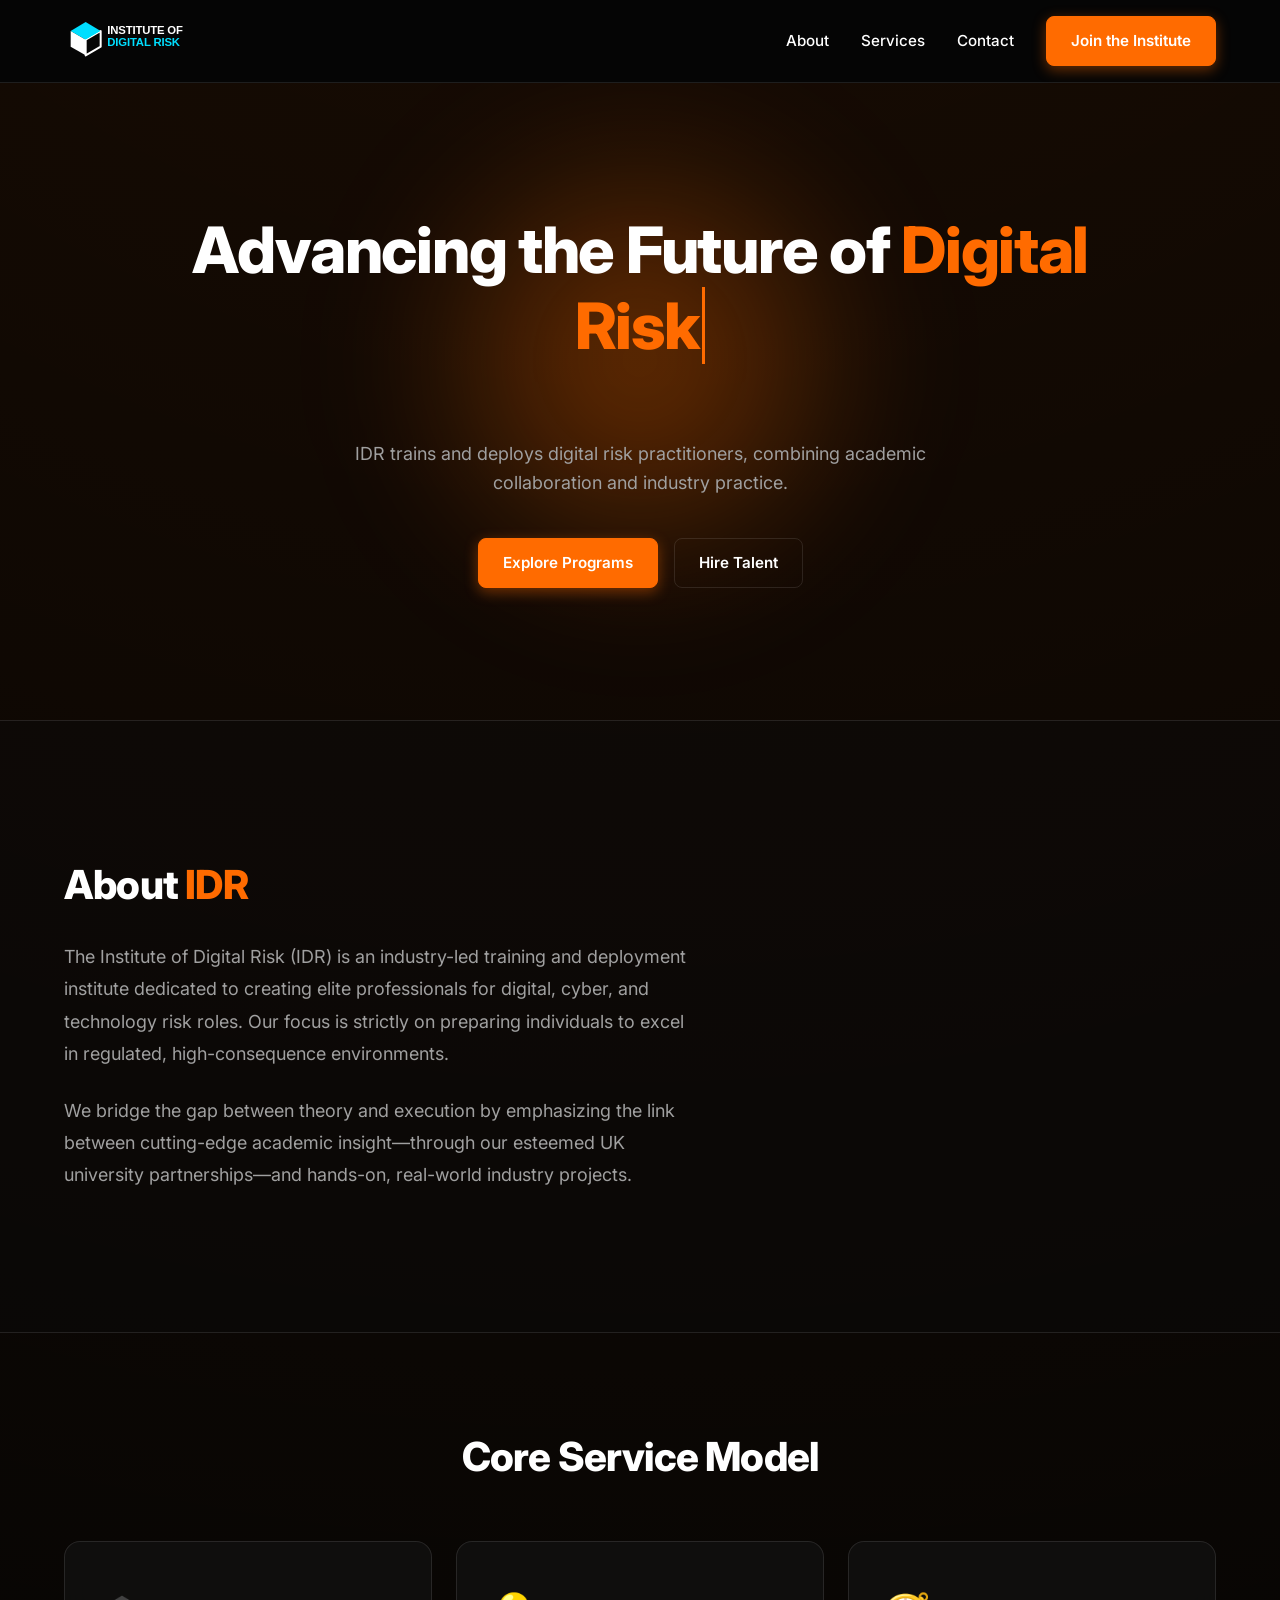
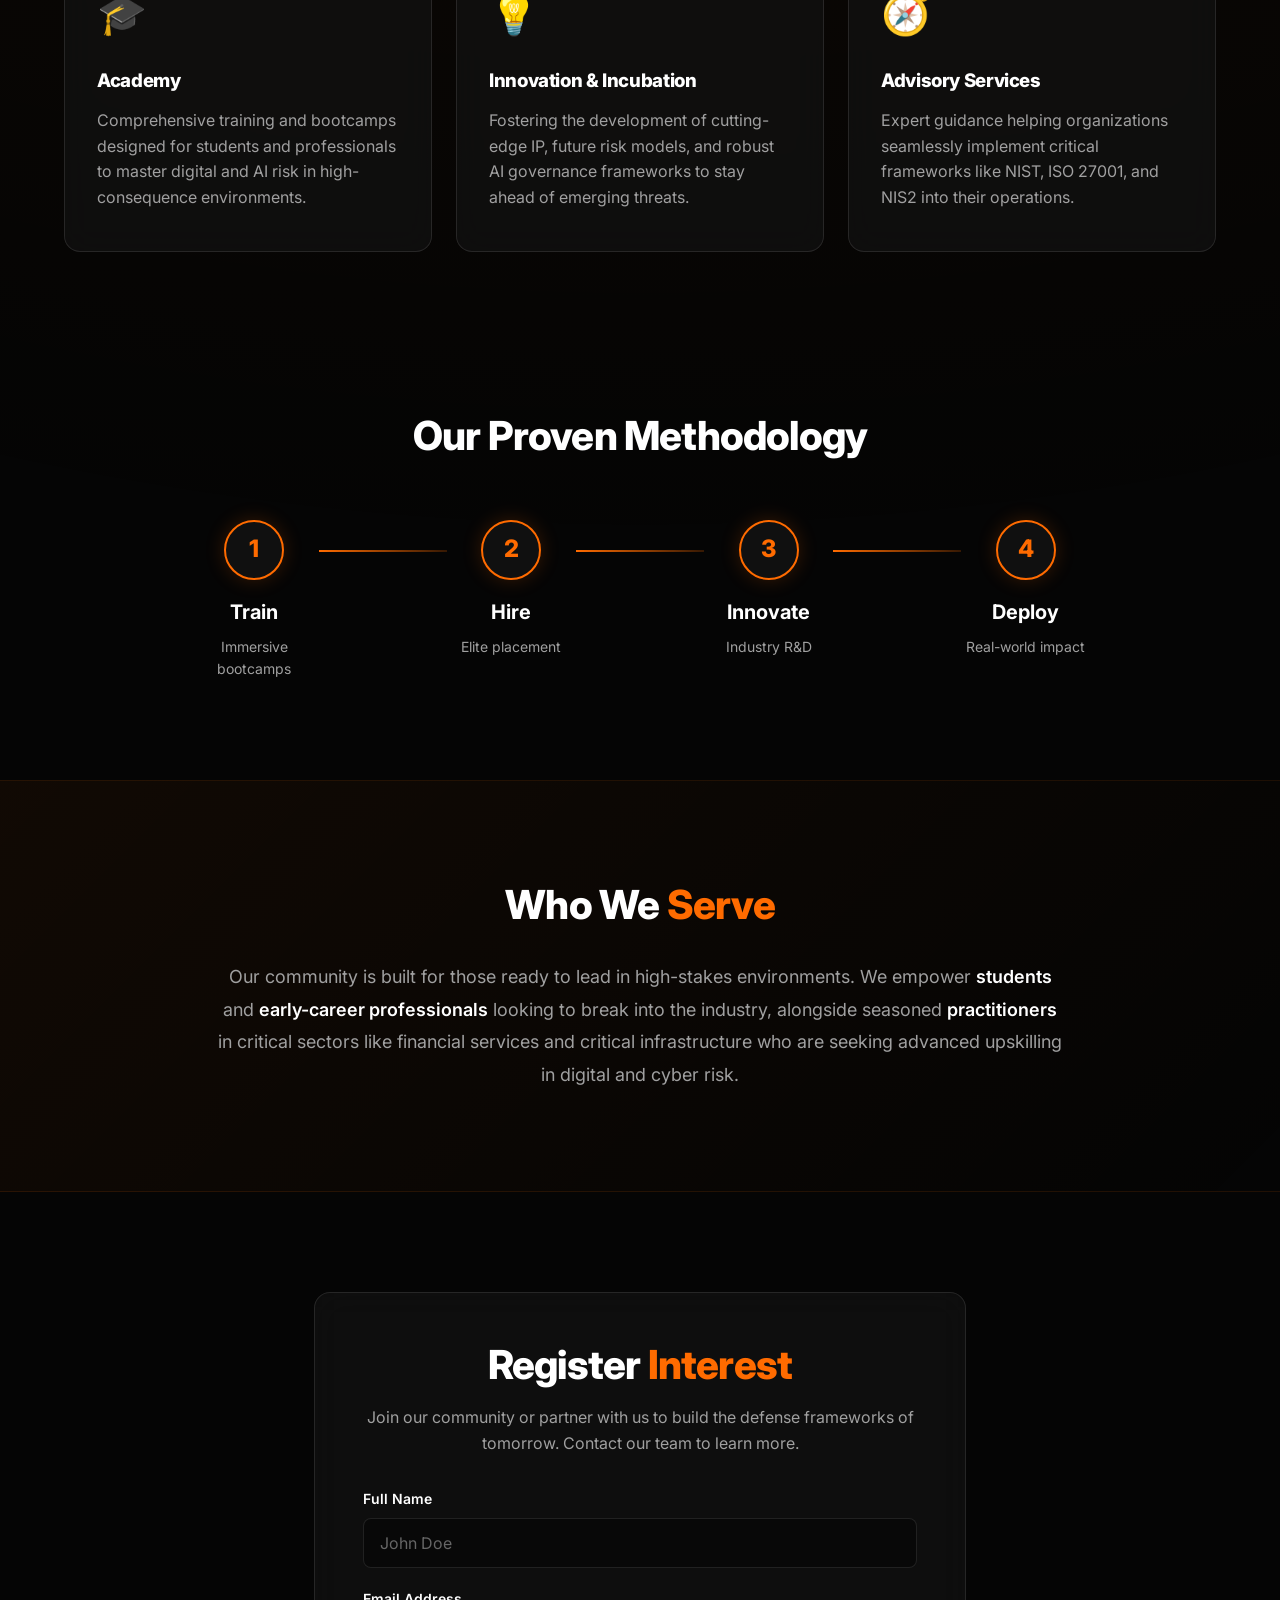
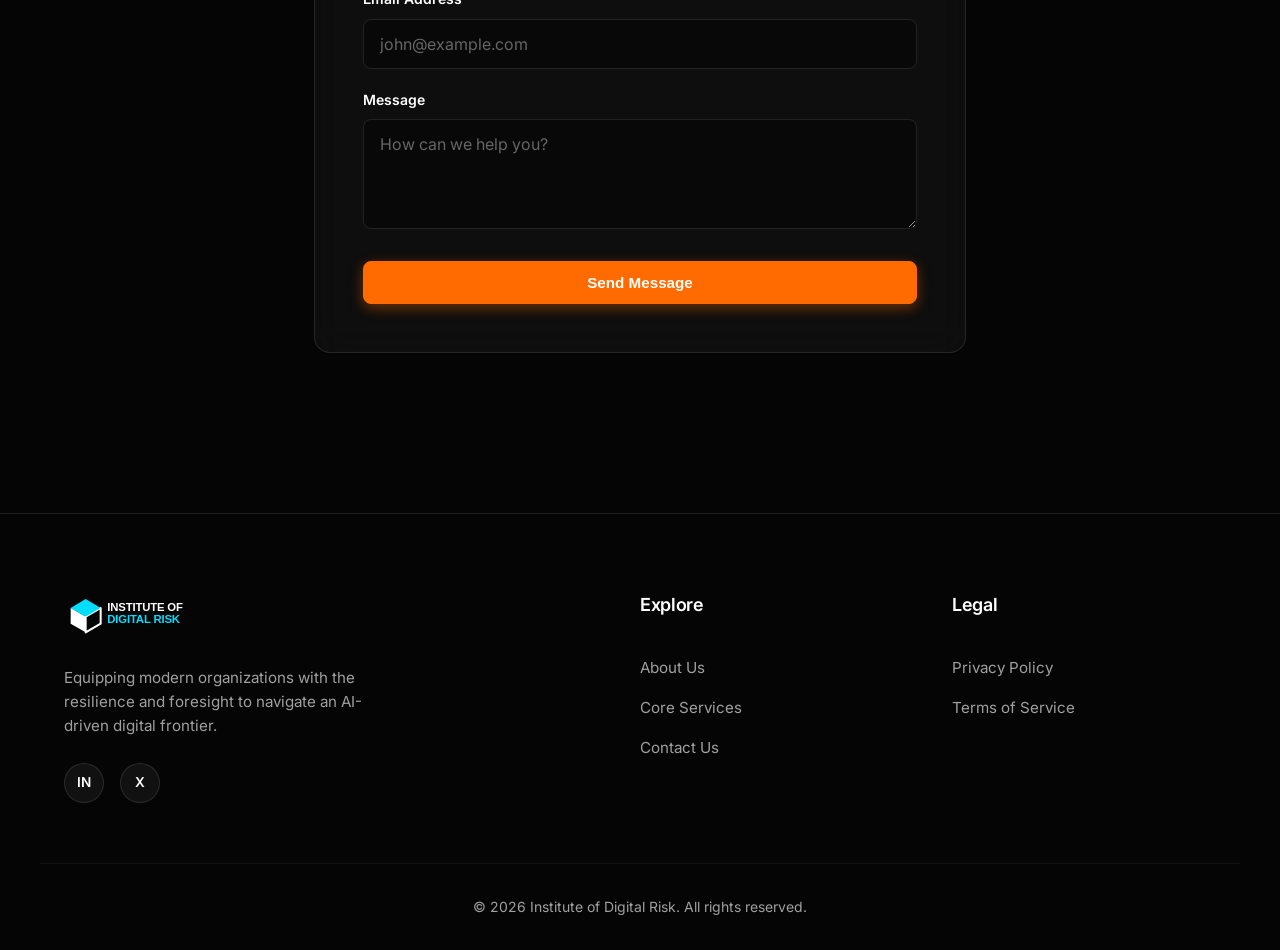
==== index.html @ 8a090dfc "first commit" ====
<!DOCTYPE html>
<html lang="en">

<head>
    <meta charset="UTF-8">
    <meta name="viewport" content="width=device-width, initial-scale=1.0">
    <title>Institute of Digital Risk (IDR)</title>
    <link rel="preconnect" href="https://fonts.googleapis.com">
    <link rel="preconnect" href="https://fonts.gstatic.com" crossorigin>
    <link href="https://fonts.googleapis.com/css2?family=Inter:wght@400;500;600;800;900&display=swap" rel="stylesheet">
    <link rel="stylesheet" href="styles.css">
    <!-- Favicon handling could go here -->
    <link rel="icon" type="image/svg+xml" href="logo-icon.svg">
</head>
<body>
    <!-- Fullscreen Video Background -->
    <video autoplay loop muted playsinline class="bg-video">
        <source src="bg-video.mp4" type="video/mp4">
    </video>

    <!-- Structured Tech Overlay (Darkens video) -->

    <header class="navbar">
        <nav class="nav-container">
            <a href="#" class="logo-link">
                <!-- Inline SVG to allow CSS manipulation if needed, or img tag -->
                <img src="logo-full.svg" alt="Institute of Digital Risk Logo" class="nav-logo desktop-logo">
                <img src="logo-icon.svg" alt="IDR Icon" class="nav-logo mobile-logo">
            </a>

            <div class="nav-links">
                <a href="#about">About</a>
                <a href="#services">Services</a>
                <a href="#contact">Contact</a>
                <a href="#contact" class="btn btn-primary">Join the Institute</a>
            </div>

            <div class="hamburger">
                <span></span>
                <span></span>
                <span></span>
            </div>
        </nav>
    </header>

    <main>
        <div class="hero">
            <div class="hero-glow"></div>
            <div class="hero-content">

                <h1 class="hero-title">Advancing the Future of <span class="highlight typing-text"></span></h1>
                <p class="hero-subtitle">IDR trains and deploys digital risk practitioners, combining academic
                    collaboration and industry practice.</p>
                <div class="hero-actions">
                    <a href="#training" class="btn btn-primary">Explore Programs</a>
                    <a href="#contact" class="btn btn-secondary">Hire Talent</a>
                </div>
            </div>
        </div>

        <section id="about" class="about-section fade-in">
            <div class="container about-container">
                <div class="about-content">
                    <h2 class="section-title" style="margin-bottom: 32px;">About <span class="highlight">IDR</span></h2>
                    <p class="about-text">The Institute of Digital Risk (IDR) is an industry-led training and deployment
                        institute dedicated to creating elite professionals for digital, cyber, and technology risk
                        roles. Our focus is strictly on preparing individuals to excel in regulated, high-consequence
                        environments.</p>
                    <p class="about-text">We bridge the gap between theory and execution by emphasizing the link between
                        cutting-edge academic insight—through our esteemed UK university partnerships—and hands-on,
                        real-world industry projects.</p>
                </div>
            </div>
        </section>

        <section id="services" class="features-section">
            <div class="container">
                <h2 class="section-title">Core Service Model</h2>
                <div class="grid features-grid">

                    <div class="glass-card fade-in">
                        <div class="card-icon">🎓</div>
                        <h3>Academy</h3>
                        <p>Comprehensive training and bootcamps designed for students and professionals to master
                            digital and AI risk in high-consequence environments.</p>
                    </div>

                    <div class="glass-card fade-in" style="transition-delay: 0.1s;">
                        <div class="card-icon">💡</div>
                        <h3>Innovation & Incubation</h3>
                        <p>Fostering the development of cutting-edge IP, future risk models, and robust AI governance
                            frameworks to stay ahead of emerging threats.</p>
                    </div>

                    <div class="glass-card fade-in" style="transition-delay: 0.2s;">
                        <div class="card-icon">🧭</div>
                        <h3>Advisory Services</h3>
                        <p>Expert guidance helping organizations seamlessly implement critical frameworks like NIST, ISO
                            27001, and NIS2 into their operations.</p>
                    </div>

                </div>
            </div>
        </section>

        <section class="pipeline-section fade-in">
            <div class="container">
                <h2 class="section-title">Our Proven Methodology</h2>
                <div class="pipeline-container">
                    <div class="pipeline-step">
                        <div class="step-circle">1</div>
                        <h4>Train</h4>
                        <p>Immersive bootcamps</p>
                    </div>
                    <div class="pipeline-connector"></div>
                    <div class="pipeline-step">
                        <div class="step-circle">2</div>
                        <h4>Hire</h4>
                        <p>Elite placement</p>
                    </div>
                    <div class="pipeline-connector"></div>
                    <div class="pipeline-step">
                        <div class="step-circle">3</div>
                        <h4>Innovate</h4>
                        <p>Industry R&D</p>
                    </div>
                    <div class="pipeline-connector"></div>
                    <div class="pipeline-step">
                        <div class="step-circle">4</div>
                        <h4 class="pipeline-step-title">Deploy</h4>
                        <p>Real-world impact</p>
                    </div>
                </div>
            </div>
        </section>

        <section class="community-section fade-in">
            <div class="container community-container">
                <div class="community-content">
                    <h2 class="section-title" style="margin-bottom: 32px;">Who We <span class="highlight">Serve</span>
                    </h2>
                    <p class="community-text">Our community is built for those ready to lead in high-stakes
                        environments. We empower <strong>students</strong> and <strong>early-career
                            professionals</strong> looking to break into the industry, alongside seasoned
                        <strong>practitioners</strong> in critical sectors like financial services and critical
                        infrastructure who are seeking advanced upskilling in digital and cyber risk.
                    </p>
                </div>
            </div>
        </section>

        <section id="contact" class="contact-section">
            <div class="container contact-container">
                <div class="contact-card glass-card fade-in">
                    <h2 class="section-title" style="margin-bottom: 16px;">Register <span
                            class="highlight">Interest</span></h2>
                    <p style="margin-bottom: 32px; color: var(--gray);">Join our community or partner with us to build
                        the defense frameworks of tomorrow. Contact our team to learn more.</p>

                    <form class="contact-form" action="#" method="POST"
                        onsubmit="event.preventDefault(); alert('Thank you for registering your interest!');">
                        <div class="form-group">
                            <label for="name">Full Name</label>
                            <input type="text" id="name" name="name" placeholder="John Doe" required>
                        </div>

                        <div class="form-group">
                            <label for="email">Email Address</label>
                            <input type="email" id="email" name="email" placeholder="john@example.com" required>
                        </div>

                        <div class="form-group">
                            <label for="message">Message</label>
                            <textarea id="message" name="message" rows="4" placeholder="How can we help you?"
                                required></textarea>
                        </div>

                        <button type="submit" class="btn btn-primary form-submit">Send Message</button>
                    </form>
                </div>
            </div>
        </section>
    </main>

    <footer class="footer">
        <div class="container footer-content">
            <div class="footer-column footer-brand">
                <img src="logo-full.svg" alt="IDR Logo" class="footer-logo">
                <p>Equipping modern organizations with the resilience and foresight to navigate an AI-driven digital frontier.</p>
                <div class="social-links">
                    <a href="#" aria-label="LinkedIn">IN</a>
                    <a href="#" aria-label="Twitter">X</a>
                </div>
            </div>
            
            <div class="footer-column footer-links">
                <h3>Explore</h3>
                <a href="#about">About Us</a>
                <a href="#services">Core Services</a>
                <a href="#contact">Contact Us</a>
            </div>

            <div class="footer-column footer-links">
                <h3>Legal</h3>
                <a href="#">Privacy Policy</a>
                <a href="#">Terms of Service</a>
            </div>
        </div>
        
        <div class="container footer-bottom">
            <p>&copy; 2026 Institute of Digital Risk. All rights reserved.</p>
        </div>
    </footer>

    <script>
        // Simple script for mobile menu and reveal animations
        const hamburger = document.querySelector('.hamburger');
        const navLinks = document.querySelector('.nav-links');

        hamburger.addEventListener('click', () => {
            navLinks.classList.toggle('active');
            hamburger.classList.toggle('active');
        });

        const observerOptions = {
            threshold: 0.15,
            rootMargin: "0px 0px -50px 0px"
        };

        const observer = new IntersectionObserver((entries) => {
            entries.forEach(entry => {
                if (entry.isIntersecting) {
                    entry.target.classList.add('visible');
                }
            });
        }, observerOptions);

        document.querySelectorAll('.fade-in').forEach(element => {
            observer.observe(element);
        });

        // Video Hand-off Logic (Glide & Lock)
        const bgVideo = document.querySelector('.bg-video');
        const aboutSection = document.getElementById('about');
        const servicesSection = document.getElementById('services');
        
        let isTransitioning = false;

        window.addEventListener('scroll', () => {
            const scrollY = window.scrollY;
            const viewportHeight = window.innerHeight;
            const aboutTop = aboutSection.offsetTop;
            const servicesTop = servicesSection.offsetTop;

            // Thresholds
            const startDock = aboutTop - viewportHeight * 0.6;
            const endAbout = servicesTop - viewportHeight * 0.2;

            // 1. HOME STATE
            if (scrollY < startDock) {
                if (bgVideo.classList.contains('docked')) {
                    // Return to body for fullscreen fixed
                    bgVideo.classList.remove('docked', 'locked');
                    document.body.prepend(bgVideo);
                }
                bgVideo.classList.remove('hidden');
            } 
            // 2. DOCKING / LOCKED STATE
            else if (scrollY < endAbout) {
                if (!bgVideo.classList.contains('docked') && !isTransitioning) {
                    isTransitioning = true;
                    // Start Glide
                    bgVideo.classList.add('docked');
                    
                    // After glide transition (800ms), lock to section
                    setTimeout(() => {
                        if (bgVideo.classList.contains('docked')) {
                            bgVideo.classList.add('locked');
                            aboutSection.appendChild(bgVideo);
                        }
                        isTransitioning = false;
                    }, 800);
                }
                bgVideo.classList.remove('hidden');
            }
            // 3. PAST ABOUT
            else {
                bgVideo.classList.add('hidden');
            }
        });

        // Typing Effect for Hero
        const typingSpan = document.querySelector('.typing-text');
        const textArray = ["Digital Risk", "AI Governance", "Cyber Resilience", "Innovation"];
        let textIndex = 0;
        let charIndex = 0;
        let isDeleting = false;

        function typeEffect() {
            const currentText = textArray[textIndex];
            
            if (isDeleting) {
                typingSpan.textContent = currentText.substring(0, charIndex - 1);
                charIndex--;
            } else {
                typingSpan.textContent = currentText.substring(0, charIndex + 1);
                charIndex++;
            }

            let typeSpeed = isDeleting ? 50 : 100;

            if (!isDeleting && charIndex === currentText.length) {
                typeSpeed = 2000; // Pause at end of word
                isDeleting = true;
            } else if (isDeleting && charIndex === 0) {
                isDeleting = false;
                textIndex = (textIndex + 1) % textArray.length;
                typeSpeed = 500; // Pause before typing new word
            }

            setTimeout(typeEffect, typeSpeed);
        }

        // Add a cursor element dynamically if needed, or rely on CSS border
        setTimeout(typeEffect, 1000);
    </script>
</body>

</html>
---- styles.css ----
:root {
    --orange: #FF6B00;
    --orange-glow: rgba(255, 107, 0, 0.4);
    --black: #050505;
    --surface: #101010;
    --white: #FFFFFF;
    --gray: #A0A0A0;
    --border: rgba(255, 255, 255, 0.1);
}

* {
    box-sizing: border-box;
    margin: 0;
    padding: 0;
}

html {
    scroll-behavior: smooth;
}

body {
    background-color: var(--black);
    color: var(--white);
    font-family: 'Inter', -apple-system, sans-serif;
    line-height: 1.6;
    overflow-x: hidden;
    position: relative;
}

/* Background Video Styling */
.bg-video {
    position: fixed;
    top: 50%;
    left: 50%;
    transform: translate(-50%, -50%);
    width: 100vw;
    height: 100vh;
    z-index: -4;
    object-fit: cover;
    filter: brightness(0.7); /* Slightly dim the video */
    transition: all 0.8s cubic-bezier(0.25, 0.8, 0.25, 1); /* Add smooth transition */
}

/* Docked Video - Initial Glide Phase (Fixed over viewport) */
.bg-video.docked {
    position: fixed;
    top: 50%;
    left: auto; /* Explicitly reset from hero center state */
    right: 8%; /* Increased breath from the edge */
    width: 440px;
    height: 247px;
    border-radius: 16px;
    transform: translateY(-50%);
    z-index: 100;
    box-shadow: 0 10px 40px rgba(0, 0, 0, 0.8);
    border: 1px solid var(--border);
    transition: all 0.8s cubic-bezier(0.25, 1, 0.5, 1);
    filter: brightness(1);
    pointer-events: none;
}

/* Locked Phase - Fixed to the About Section (Absolute) */
.bg-video.locked {
    position: absolute;
    top: 50%;
    left: auto; /* Explicitly reset */
    right: 8%; /* Increased breath from the edge */
    transform: translateY(-50%);
    transition: none; /* Disable transition once locked to prevent jitter */
}

.bg-video.hidden {
    opacity: 0;
    transition: opacity 0.4s ease;
}

/* Overlay to ensure text readability over the video */
body::after {
    content: "";
    position: fixed;
    top: 0;
    left: 0;
    right: 0;
    bottom: 0;
    background: rgba(5, 5, 5, 0.75); /* Darken the image so text remains legible */
    z-index: -3;
    pointer-events: none;
}

body::before {
    content: "";
    position: absolute;
    top: 0;
    left: 0;
    right: 0;
    bottom: 0;
    background: radial-gradient(circle at 50% -20%, rgba(255, 107, 0, 0.1), transparent 60%);
    pointer-events: none;
    z-index: -2;
}

.container {
    max-width: 1200px;
    margin: 0 auto;
    padding: 0 24px;
}

/* Typography */
h1,
h2,
h3 {
    font-weight: 800;
    line-height: 1.2;
    margin-bottom: 16px;
    letter-spacing: -0.02em;
}

p {
    color: var(--gray);
}

.highlight {
    color: var(--orange);
}

/* Navigation */
.navbar {
    position: fixed;
    top: 0;
    width: 100%;
    z-index: 100;
    background: var(--black);
    border-bottom: 1px solid var(--border);
}

.nav-container {
    display: flex;
    justify-content: space-between;
    align-items: center;
    max-width: 1200px;
    margin: 0 auto;
    padding: 16px 24px;
}

.nav-logo {
    height: 40px;
}

/* Logo inversion logic since the logo was designed with black text! Wait, the svg has black text! We need to invert it for dark mode or just use a white border / color! */
/* In styles.css, let's invert the logo colors via filter if it contains black */
.desktop-logo,
.mobile-logo {
    filter: invert(1) brightness(1.5);
}

.mobile-logo {
    display: none;
}

.nav-links {
    display: flex;
    align-items: center;
    gap: 32px;
}

.nav-links a:not(.btn) {
    color: var(--white);
    text-decoration: none;
    font-size: 0.95rem;
    font-weight: 500;
    transition: color 0.2s;
}

.nav-links a:not(.btn):hover {
    color: var(--orange);
}

.hamburger {
    display: none;
    flex-direction: column;
    gap: 6px;
    cursor: pointer;
}

.hamburger span {
    width: 28px;
    height: 2px;
    background-color: var(--white);
    transition: 0.3s;
}

/* Buttons */
.btn {
    display: inline-flex;
    align-items: center;
    justify-content: center;
    padding: 12px 24px;
    border-radius: 8px;
    font-weight: 600;
    text-decoration: none;
    transition: all 0.3s ease;
    cursor: pointer;
    font-size: 0.95rem;
}

.btn-primary {
    background-color: var(--orange);
    color: #fff !important;
    /* Force white over invert filter rules if any */
    border: 1px solid var(--orange);
    box-shadow: 0 4px 14px var(--orange-glow);
}

.btn-primary:hover {
    transform: translateY(-2px);
    box-shadow: 0 6px 20px rgba(255, 107, 0, 0.6);
}

.btn-secondary {
    background-color: transparent;
    color: var(--white);
    border: 1px solid var(--border);
}

.btn-secondary:hover {
    background-color: rgba(255, 255, 255, 0.05);
    border-color: rgba(255, 255, 255, 0.3);
}

/* Hero Section */
.hero {
    position: relative;
    padding: 180px 24px 100px;
    text-align: center;
    min-height: 80vh;
    display: flex;
    flex-direction: column;
    align-items: center;
    justify-content: center;
}

.hero-glow {
    position: absolute;
    top: 50%;
    left: 50%;
    transform: translate(-50%, -50%);
    width: 600px;
    height: 600px;
    background: radial-gradient(circle, var(--orange-glow) 0%, transparent 60%);
    z-index: -1;
    filter: blur(60px);
    animation: pulse 6s infinite alternate ease-in-out;
}

@keyframes pulse {
    0% {
        transform: translate(-50%, -50%) scale(1);
        opacity: 0.6;
    }

    100% {
        transform: translate(-50%, -50%) scale(1.1);
        opacity: 1;
    }
}

.badge {
    display: inline-block;
    padding: 6px 16px;
    background: rgba(255, 255, 255, 0.05);
    border: 1px solid var(--border);
    border-radius: 20px;
    font-size: 0.85rem;
    font-weight: 600;
    color: var(--orange);
    margin-bottom: 24px;
    text-transform: uppercase;
    letter-spacing: 0.05em;
}

.hero-title {
    font-size: clamp(3rem, 5vw, 4.5rem);
    max-width: 900px;
    margin: 0 auto 24px;
    min-height: 3.2em; /* Increased to accommodate extra lines on some screens */
}

.hero-subtitle {
    font-size: 1.125rem;
    max-width: 600px;
    margin: 0 auto 40px;
}

.hero-actions {
    display: flex;
    gap: 16px;
    justify-content: center;
}

/* Glass Card Components */
.glass-card {
    background: rgba(20, 20, 20, 0.6);
    backdrop-filter: blur(16px);
    border: 1px solid var(--border);
    border-radius: 16px;
    padding: 40px 32px;
    transition: transform 0.4s ease, border-color 0.4s ease, box-shadow 0.4s ease;
}

.glass-card:hover {
    transform: translateY(-8px);
    border-color: rgba(255, 107, 0, 0.5);
    box-shadow: 0 12px 40px rgba(0, 0, 0, 0.5), inset 0 0 0 1px rgba(255, 107, 0, 0.1);
}

.card-icon {
    font-size: 2.5rem;
    margin-bottom: 24px;
}

/* About Section */
.about-section {
    padding: 140px 24px;
    background: rgba(10, 10, 10, 0.4);
    border-top: 1px solid var(--border);
    border-bottom: 1px solid var(--border);
    position: relative;
    z-index: 5;
}

.about-container {
    max-width: 1200px;
    display: flex;
    align-items: center;
    text-align: left;
}

.about-content {
    max-width: 55%;
}

.about-section .section-title {
    text-align: left;
}

.about-text {
    font-size: 1.125rem;
    margin-bottom: 24px;
    line-height: 1.8;
}

.about-text:last-child {
    margin-bottom: 0;
}

/* Sections */
.features-section {
    padding: 100px 0;
}

.section-title {
    font-size: 2.5rem;
    text-align: center;
    margin-bottom: 60px;
}

.grid {
    display: grid;
    gap: 24px;
}

.features-grid {
    grid-template-columns: repeat(auto-fit, minmax(300px, 1fr));
}

/* Pipeline Section */
.pipeline-section {
    padding: 60px 24px 100px;
}

.pipeline-container {
    display: flex;
    justify-content: space-between;
    align-items: flex-start;
    position: relative;
    max-width: 900px;
    margin: 0 auto;
}

.pipeline-step {
    flex: 1;
    text-align: center;
    position: relative;
    z-index: 2;
}

.step-circle {
    width: 60px;
    height: 60px;
    background: var(--surface);
    border: 2px solid var(--orange);
    border-radius: 50%;
    display: flex;
    align-items: center;
    justify-content: center;
    font-size: 1.5rem;
    font-weight: 800;
    color: var(--orange);
    margin: 0 auto 16px;
    box-shadow: 0 0 20px rgba(255, 107, 0, 0.2);
    transition: transform 0.3s ease, box-shadow 0.3s ease;
}

.pipeline-step:hover .step-circle {
    transform: scale(1.1);
    box-shadow: 0 0 30px rgba(255, 107, 0, 0.4);
    background: var(--orange);
    color: var(--white);
}

.pipeline-step h4 {
    margin-bottom: 8px;
    font-size: 1.25rem;
}

.pipeline-step p {
    font-size: 0.875rem;
}

.pipeline-connector {
    flex: 1;
    height: 2px;
    background: linear-gradient(90deg, var(--orange) 0%, rgba(255, 107, 0, 0.2) 100%);
    margin-top: 30px;
    z-index: 1;
}

@media (max-width: 768px) {
    .pipeline-container {
        flex-direction: column;
        align-items: center;
        gap: 32px;
    }

    .pipeline-connector {
        width: 2px;
        height: 40px;
        background: linear-gradient(180deg, var(--orange) 0%, rgba(255, 107, 0, 0.2) 100%);
        margin: 0;
    }
}

/* Community Section */
.community-section {
    padding: 100px 24px;
    background: linear-gradient(135deg, rgba(255, 107, 0, 0.05) 0%, transparent 100%);
    border-top: 1px solid rgba(255, 107, 0, 0.1);
    border-bottom: 1px solid rgba(255, 107, 0, 0.1);
    position: relative;
}

.community-container {
    max-width: 900px;
    text-align: center;
}

.community-text {
    font-size: 1.125rem;
    line-height: 1.8;
}

.community-text strong {
    color: var(--white);
    font-weight: 600;
}

/* Contact Section & Form */
.contact-section {
    padding: 100px 24px;
    display: flex;
    justify-content: center;
}

.contact-container {
    max-width: 700px;
    width: 100%;
}

.contact-card {
    padding: 48px;
    text-align: center;
}

.contact-form {
    text-align: left;
    display: flex;
    flex-direction: column;
    gap: 20px;
}

.form-group {
    display: flex;
    flex-direction: column;
    gap: 8px;
}

.form-group label {
    font-size: 0.875rem;
    font-weight: 600;
    color: var(--white);
}

.form-group input,
.form-group textarea {
    width: 100%;
    padding: 14px 16px;
    background: rgba(0, 0, 0, 0.4);
    border: 1px solid var(--border);
    border-radius: 8px;
    color: var(--white);
    font-family: inherit;
    font-size: 1rem;
    transition: all 0.3s ease;
}

.form-group input:focus,
.form-group textarea:focus {
    outline: none;
    border-color: var(--orange);
    box-shadow: 0 0 0 2px rgba(255, 107, 0, 0.2);
    background: rgba(0, 0, 0, 0.6);
}

.form-group input::placeholder,
.form-group textarea::placeholder {
    color: #666;
}

.form-submit {
    width: 100%;
    margin-top: 12px;
}

/* Footer */
.footer {
    border-top: 1px solid var(--border);
    padding: 80px 0 32px;
    margin-top: 60px;
    background: var(--black);
    position: relative;
    overflow: hidden;
}

.footer::before {
    content: "";
    position: absolute;
    bottom: -100px;
    left: 50%;
    transform: translateX(-50%);
    width: 600px;
    height: 300px;
    background: radial-gradient(ellipse, rgba(255,107,0,0.1) 0%, transparent 60%);
    pointer-events: none;
    z-index: -1;
}

.footer-content {
    display: grid;
    grid-template-columns: 2fr 1fr 1fr;
    gap: 48px;
    margin-bottom: 60px;
}

.footer-logo {
    height: 40px;
    margin-bottom: 24px;
    filter: invert(1) brightness(1.5);
}

.footer-brand p {
    font-size: 0.95rem;
    color: var(--gray);
    margin-bottom: 24px;
    max-width: 320px;
}

.social-links {
    display: flex;
    gap: 16px;
}

.social-links a {
    display: flex;
    align-items: center;
    justify-content: center;
    width: 40px;
    height: 40px;
    border-radius: 50%;
    background: rgba(255, 255, 255, 0.05);
    border: 1px solid var(--border);
    color: var(--white);
    text-decoration: none;
    font-size: 0.85rem;
    font-weight: 600;
    transition: all 0.3s ease;
}

.social-links a:hover {
    background: var(--orange);
    border-color: var(--orange);
    transform: translateY(-2px);
    box-shadow: 0 4px 12px rgba(255, 107, 0, 0.3);
}

.footer-column h3 {
    font-size: 1.125rem;
    margin-bottom: 24px;
    color: var(--white);
    font-weight: 600;
}

.footer-links {
    display: flex;
    flex-direction: column;
    gap: 16px;
}

.footer-links a {
    color: var(--gray);
    text-decoration: none;
    font-size: 0.95rem;
    transition: color 0.2s, transform 0.2s;
    width: fit-content;
}

.footer-links a:hover {
    color: var(--orange);
    transform: translateX(4px);
}

.footer-bottom {
    text-align: center;
    padding-top: 32px;
    border-top: 1px solid rgba(255, 255, 255, 0.05);
}

.footer-bottom p {
    font-size: 0.875rem;
}

/* Typing Effect Cursor */
.typing-text {
    border-right: 3px solid var(--orange);
    padding-right: 4px;
    animation: blink-cursor 1s step-end infinite;
}

@keyframes blink-cursor {
    from, to { border-color: transparent }
    50% { border-color: var(--orange); }
}

/* Animations */
.fade-in {
    opacity: 0;
    transform: translateY(40px) scale(0.96);
    transition: opacity 1s cubic-bezier(0.16, 1, 0.3, 1), transform 1s cubic-bezier(0.16, 1, 0.3, 1);
}

.fade-in.visible {
    opacity: 1;
    transform: translateY(0) scale(1);
}

/* Responsive */
@media (max-width: 768px) {
    .desktop-logo {
        display: none;
    }

    .mobile-logo {
        display: block;
        height: 32px;
    }

    .hamburger {
        display: flex;
    }

    .hero-title {
        min-height: 5.5em; /* Specific mobile fix for the typewriter jumping issue */
        margin-bottom: 24px;
    }

    .nav-links {
        position: fixed;
        top: 73px;
        left: 0;
        right: 0;
        background: var(--surface);
        flex-direction: column;
        padding: 32px;
        border-bottom: 1px solid var(--border);
        clip-path: circle(0% at top right);
        transition: clip-path 0.5s ease-in-out;
    }

    .nav-links.active {
        clip-path: circle(150% at top right);
    }

    .hero-actions {
        flex-direction: column;
        width: 100%;
        max-width: 300px;
        margin: 0 auto;
    }

    .footer-content {
        display: flex;
        flex-direction: column;
        align-items: center;
        text-align: center;
        gap: 40px;
    }

    .footer-column {
        display: flex;
        flex-direction: column;
        align-items: center;
    }

    .footer-brand p {
        margin: 0 auto 24px;
    }

    .social-links {
        justify-content: center;
    }

    .footer-links {
        align-items: center;
    }

    .bg-video.docked {
        top: auto;
        bottom: 24px;
        right: 24px;
        width: 220px;
        height: 124px;
        transform: none;
        z-index: 101;
    }

    .bg-video.locked {
        top: auto;
        bottom: 24px;
        right: 24px;
        transform: none;
    }

    .about-section {
        padding-bottom: 180px; /* Increased space to give the video more 'breath' and avoid text overlap */
    }

    .about-container {
        display: block;
        text-align: center;
    }

    .about-content {
        max-width: 100%;
    }

    .about-section .section-title {
        text-align: center;
    }
}
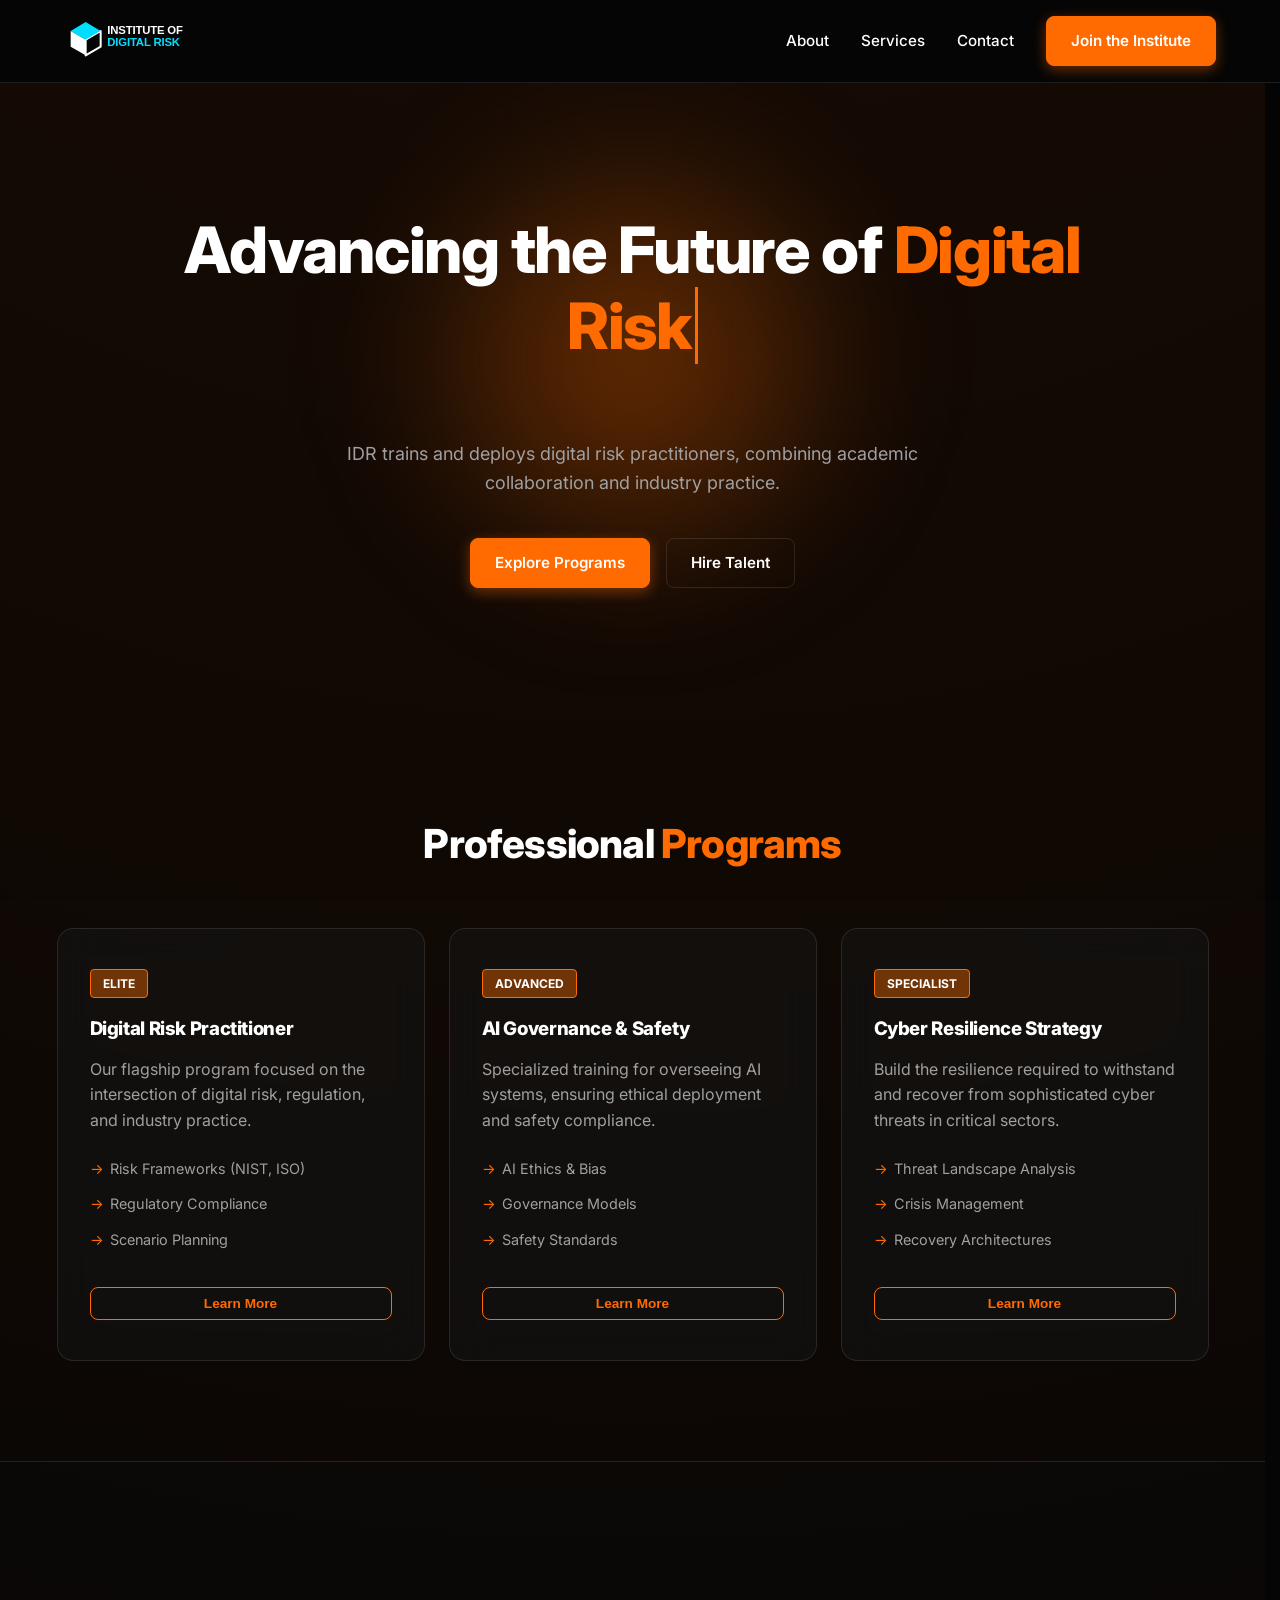
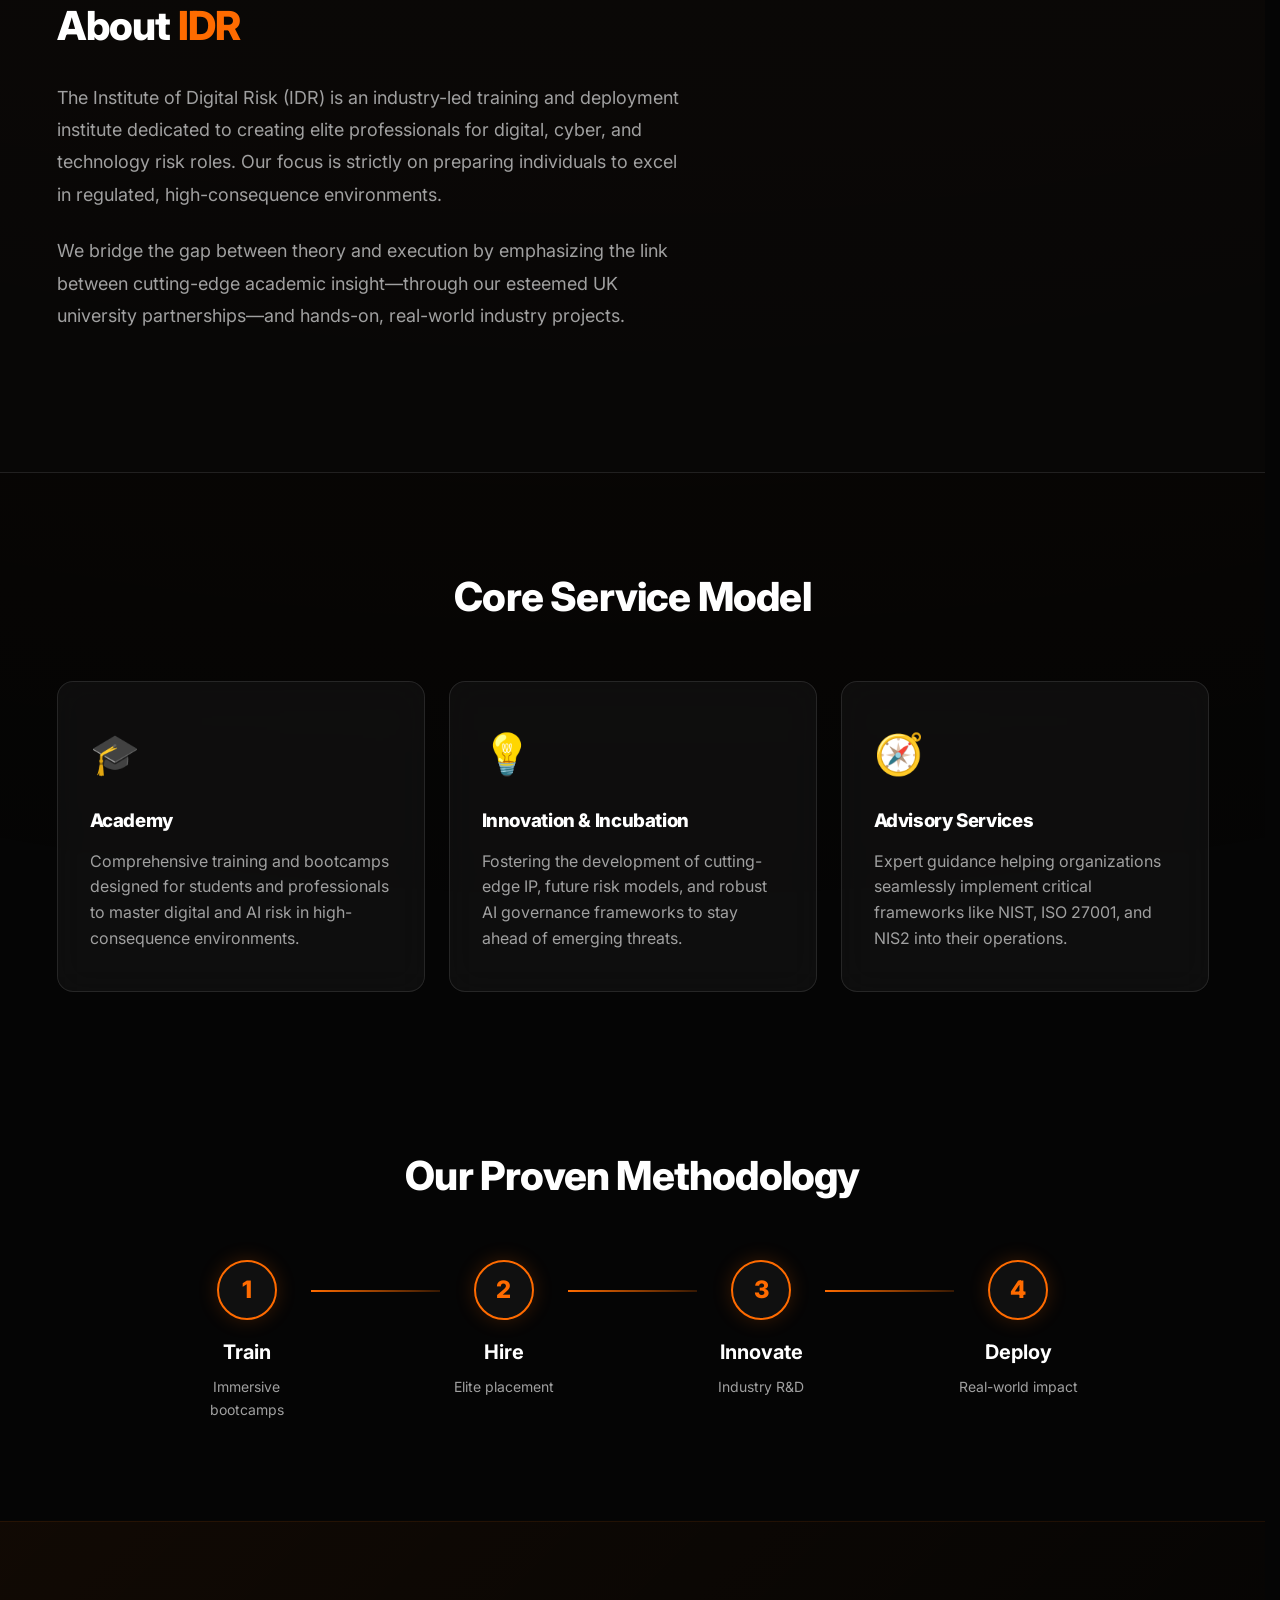
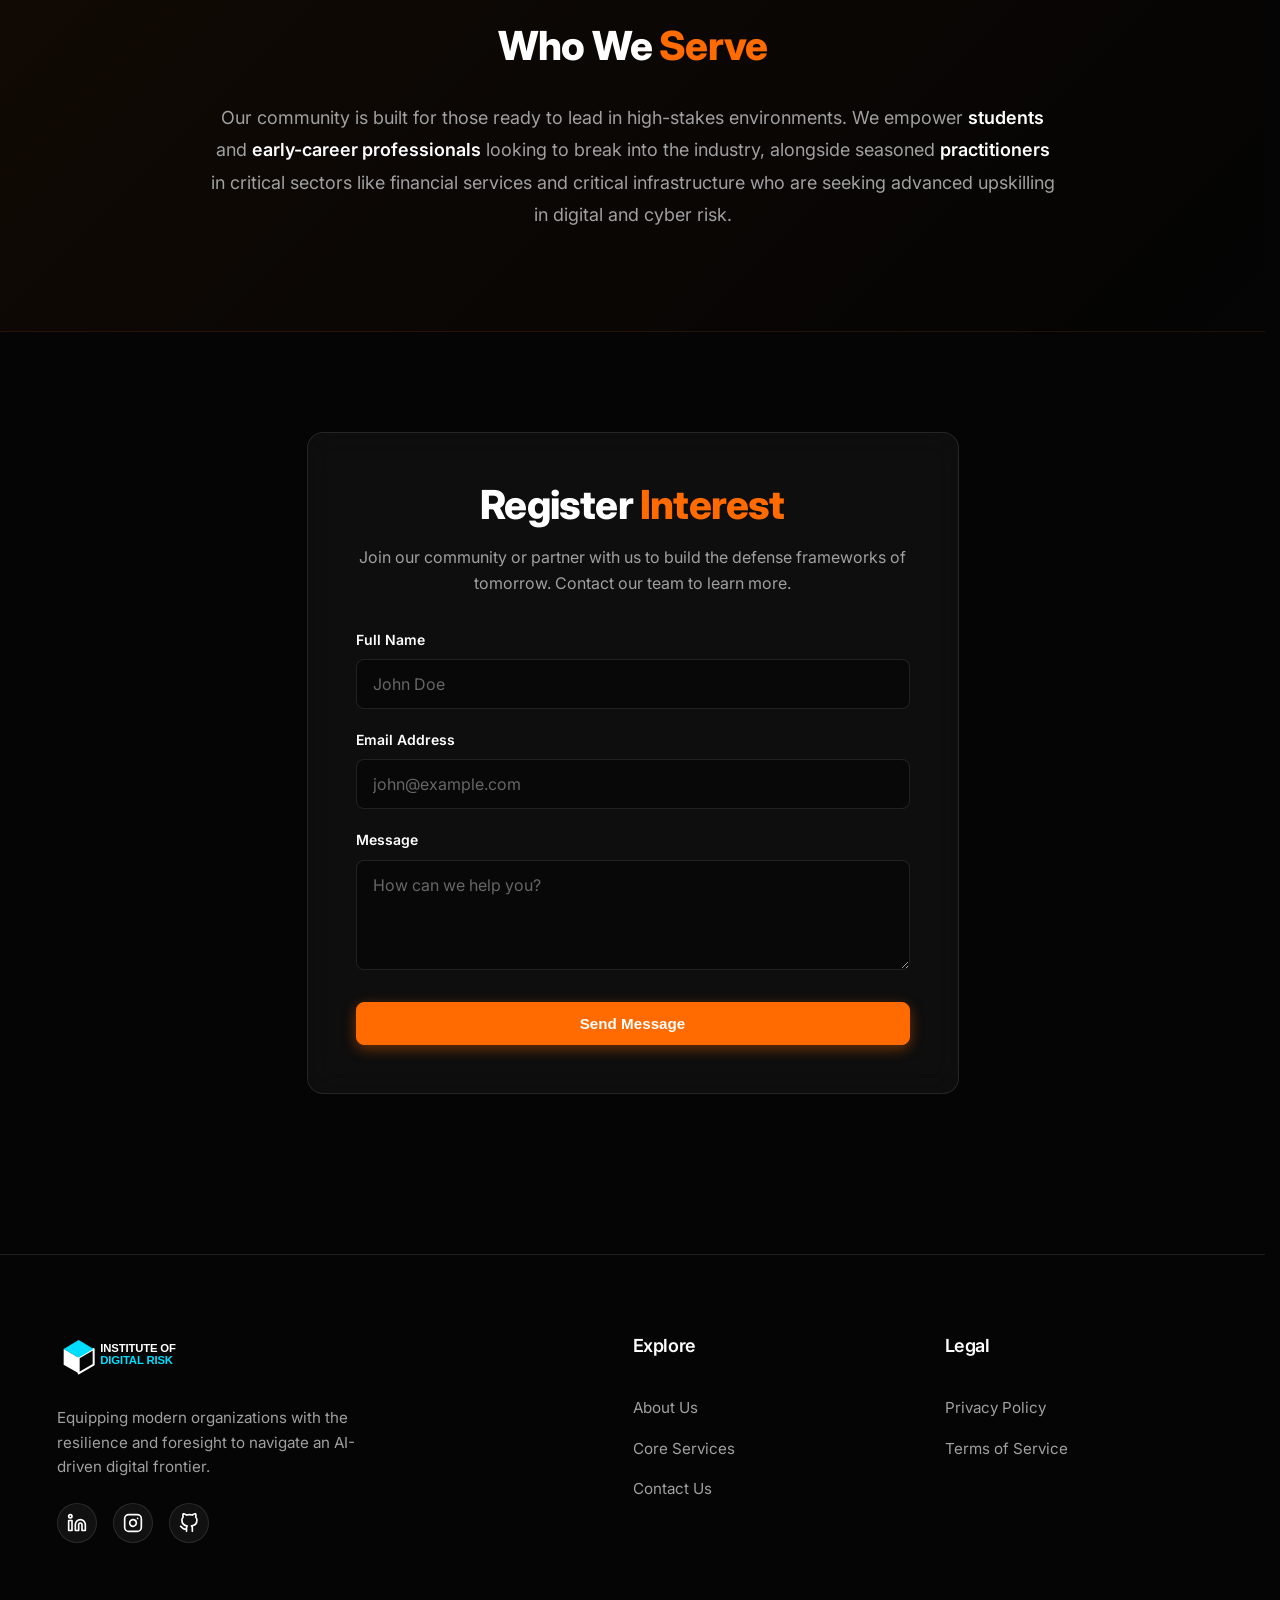
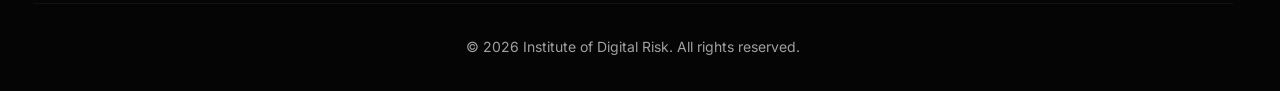
==== commit c819f6cc: "updated and fixed the error" ====
--- a/index.html
+++ b/index.html
@@ -58,6 +58,49 @@
             </div>
         </div>
 
+        <section id="training" class="training-section fade-in">
+            <div class="container">
+                <h2 class="section-title">Professional <span class="highlight">Programs</span></h2>
+                <div class="grid programs-grid">
+                    <div class="glass-card program-card">
+                        <div class="card-tag">Elite</div>
+                        <h3>Digital Risk Practitioner</h3>
+                        <p>Our flagship program focused on the intersection of digital risk, regulation, and industry practice.</p>
+                        <ul class="program-features">
+                            <li>Risk Frameworks (NIST, ISO)</li>
+                            <li>Regulatory Compliance</li>
+                            <li>Scenario Planning</li>
+                        </ul>
+                        <button class="btn btn-outline btn-sm learn-more" data-program="digital-risk">Learn More</button>
+                    </div>
+
+                    <div class="glass-card program-card">
+                        <div class="card-tag">Advanced</div>
+                        <h3>AI Governance & Safety</h3>
+                        <p>Specialized training for overseeing AI systems, ensuring ethical deployment and safety compliance.</p>
+                        <ul class="program-features">
+                            <li>AI Ethics & Bias</li>
+                            <li>Governance Models</li>
+                            <li>Safety Standards</li>
+                        </ul>
+                        <button class="btn btn-outline btn-sm learn-more" data-program="ai-governance">Learn More</button>
+                    </div>
+
+                    <div class="glass-card program-card">
+                        <div class="card-tag">Specialist</div>
+                        <h3>Cyber Resilience Strategy</h3>
+                        <p>Build the resilience required to withstand and recover from sophisticated cyber threats in critical sectors.</p>
+                        <ul class="program-features">
+                            <li>Threat Landscape Analysis</li>
+                            <li>Crisis Management</li>
+                            <li>Recovery Architectures</li>
+                        </ul>
+                        <button class="btn btn-outline btn-sm learn-more" data-program="cyber-resilience">Learn More</button>
+                    </div>
+                </div>
+            </div>
+        </section>
+
         <section id="about" class="about-section fade-in">
             <div class="container about-container">
                 <div class="about-content">
@@ -188,8 +231,15 @@
                 <img src="logo-full.svg" alt="IDR Logo" class="footer-logo">
                 <p>Equipping modern organizations with the resilience and foresight to navigate an AI-driven digital frontier.</p>
                 <div class="social-links">
-                    <a href="#" aria-label="LinkedIn">IN</a>
-                    <a href="#" aria-label="Twitter">X</a>
+                    <a href="https://www.linkedin.com/in/avneesh-kumar-jha-443034319/" aria-label="LinkedIn">
+                        <svg xmlns="http://www.w3.org/2000/svg" width="20" height="20" viewBox="0 0 24 24" fill="none" stroke="currentColor" stroke-width="2" stroke-linecap="round" stroke-linejoin="round"><path d="M16 8a6 6 0 0 1 6 6v7h-4v-7a2 2 0 0 0-2-2 2 2 0 0 0-2 2v7h-4v-7a6 6 0 0 1 6-6z"></path><rect x="2" y="9" width="4" height="12"></rect><circle cx="4" cy="4" r="2"></circle></svg>
+                    </a>
+                    <a href="https://www.instagram.com/its_avneesh_15/" aria-label="Instagram">
+                        <svg xmlns="http://www.w3.org/2000/svg" width="20" height="20" viewBox="0 0 24 24" fill="none" stroke="currentColor" stroke-width="2" stroke-linecap="round" stroke-linejoin="round"><rect x="2" y="2" width="20" height="20" rx="5" ry="5"></rect><path d="M16 11.37A4 4 0 1 1 12.63 8 4 4 0 0 1 16 11.37z"></path><line x1="17.5" y1="6.5" x2="17.51" y2="6.5"></line></svg>
+                    </a>
+                    <a href="https://github.com/TechNinja15" aria-label="GitHub">
+                        <svg xmlns="http://www.w3.org/2000/svg" width="20" height="20" viewBox="0 0 24 24" fill="none" stroke="currentColor" stroke-width="2" stroke-linecap="round" stroke-linejoin="round"><path d="M9 19c-5 1.5-5-2.5-7-3m14 6v-3.87a3.37 3.37 0 0 0-.94-2.61c3.14-.35 6.44-1.54 6.44-7A5.44 5.44 0 0 0 20 4.77 5.07 5.07 0 0 0 19.91 1S18.73.65 16 2.48a13.38 13.38 0 0 0-7 0C6.27.65 5.09 1 5.09 1A5.07 5.07 0 0 0 5 4.77a5.44 5.44 0 0 0-1.5 3.78c0 5.42 3.3 6.61 6.44 7A3.37 3.37 0 0 0 9 18.13V22"></path></svg>
+                    </a>
                 </div>
             </div>
             
@@ -202,8 +252,8 @@
 
             <div class="footer-column footer-links">
                 <h3>Legal</h3>
-                <a href="#">Privacy Policy</a>
-                <a href="#">Terms of Service</a>
+                <a href="privacy.html">Privacy Policy</a>
+                <a href="terms.html">Terms of Service</a>
             </div>
         </div>
         
@@ -211,6 +261,16 @@
             <p>&copy; 2026 Institute of Digital Risk. All rights reserved.</p>
         </div>
     </footer>
+
+    <!-- Program Detail Modal -->
+    <div id="programModal" class="modal">
+        <div class="modal-content glass-card">
+            <span class="close-modal">&times;</span>
+            <div id="modalBody">
+                <!-- Content will be injected by JS -->
+            </div>
+        </div>
+    </div>
 
     <script>
         // Simple script for mobile menu and reveal animations
@@ -321,6 +381,87 @@
             setTimeout(typeEffect, typeSpeed);
         }
 
+        // Program Modal Logic
+        const modalData = {
+            'digital-risk': {
+                title: 'Digital Risk Practitioner',
+                tag: 'Elite',
+                description: 'The Digital Risk Practitioner program is designed for professionals who need to navigate the complex landscape of technology-driven risk in regulated environments. This intensive path focuses on practical application of global frameworks.',
+                features: [
+                    'Mastery of NIST and ISO 27001 risk management frameworks.',
+                    'Deep dive into regulatory requirements for financial and critical infrastructure.',
+                    'Advanced scenario modeling and impact assessment techniques.',
+                    'Direct mentorship from industry-leading risk practitioners.'
+                ]
+            },
+            'ai-governance': {
+                title: 'AI Governance & Safety',
+                tag: 'Advanced',
+                description: 'As AI systems become central to business operations, the need for robust governance is paramount. This program equips you with the tools to ensure AI models are ethical, safe, and compliant with emerging global standards.',
+                features: [
+                    'Ethical AI design principles and bias mitigation strategies.',
+                    'Implementing AI safety guardrails and monitoring systems.',
+                    'Understanding the EU AI Act and other global regulatory frameworks.',
+                    'Governance structures for enterprise-wide AI deployment.'
+                ]
+            },
+            'cyber-resilience': {
+                title: 'Cyber Resilience Strategy',
+                tag: 'Specialist',
+                description: 'Cyber resilience goes beyond mere defense; it is about the ability of an organization to continue operating despite sophisticated attacks. This specialist path focus on building "antifragile" systems and processes.',
+                features: [
+                    'Advanced threat hunting and landscape analysis.',
+                    'Crisis management and communication in high-stakes environments.',
+                    'Designing recovery architectures that minimize downtime.',
+                    'Business continuity planning for digital-first enterprises.'
+                ]
+            }
+        };
+
+        const modal = document.getElementById('programModal');
+        const modalBody = document.getElementById('modalBody');
+        const closeModal = document.querySelector('.close-modal');
+
+        document.querySelectorAll('.learn-more').forEach(button => {
+            button.addEventListener('click', () => {
+                const programId = button.getAttribute('data-program');
+                const data = modalData[programId];
+                
+                if (data) {
+                    modalBody.innerHTML = `
+                        <div class="modal-body-header">
+                            <div class="card-tag">${data.tag}</div>
+                            <h2 class="section-title">${data.title}</h2>
+                        </div>
+                        <div class="modal-body-content">
+                            <p>${data.description}</p>
+                            <div class="modal-features-list">
+                                <h4>Key Learning Modules:</h4>
+                                <ul class="program-features">
+                                    ${data.features.map(f => `<li>${f}</li>`).join('')}
+                                </ul>
+                            </div>
+                            <a href="#contact" class="btn btn-primary" style="width: 100%; margin-top: 32px;" onclick="document.getElementById('programModal').style.display='none'">Enroll Now</a>
+                        </div>
+                    `;
+                    modal.style.display = 'flex';
+                    document.body.style.overflow = 'hidden'; // Prevent scroll
+                }
+            });
+        });
+
+        closeModal.addEventListener('click', () => {
+            modal.style.display = 'none';
+            document.body.style.overflow = 'auto';
+        });
+
+        window.addEventListener('click', (event) => {
+            if (event.target == modal) {
+                modal.style.display = 'none';
+                document.body.style.overflow = 'auto';
+            }
+        });
+
         // Add a cursor element dynamically if needed, or rely on CSS border
         setTimeout(typeEffect, 1000);
     </script>
--- a/styles.css
+++ b/styles.css
@@ -16,6 +16,7 @@
 
 html {
     scroll-behavior: smooth;
+    scrollbar-gutter: stable;
 }
 
 body {
@@ -304,10 +305,12 @@
     border: 1px solid var(--border);
     border-radius: 16px;
     padding: 40px 32px;
-    transition: transform 0.4s ease, border-color 0.4s ease, box-shadow 0.4s ease;
-}
-
-.glass-card:hover {
+    transition: transform 0.4s cubic-bezier(0.16, 1, 0.3, 1), border-color 0.4s ease, box-shadow 0.4s ease;
+    backface-visibility: hidden; /* Prevent jitter on some browsers */
+}
+
+/* Specific hover for program cards to avoid conflict with modal centering */
+.program-card:hover {
     transform: translateY(-8px);
     border-color: rgba(255, 107, 0, 0.5);
     box-shadow: 0 12px 40px rgba(0, 0, 0, 0.5), inset 0 0 0 1px rgba(255, 107, 0, 0.1);
@@ -371,6 +374,144 @@
 
 .features-grid {
     grid-template-columns: repeat(auto-fit, minmax(300px, 1fr));
+}
+
+/* Training / Programs Section */
+.training-section {
+    padding: 100px 0;
+    position: relative;
+    overflow: hidden;
+}
+
+.programs-grid {
+    grid-template-columns: repeat(auto-fit, minmax(320px, 1fr));
+}
+
+.program-card {
+    position: relative;
+    display: flex;
+    flex-direction: column;
+    height: 100%;
+}
+
+.card-tag {
+    display: inline-block;
+    padding: 4px 12px;
+    background: var(--orange-glow);
+    border: 1px solid var(--orange);
+    border-radius: 4px;
+    font-size: 0.75rem;
+    font-weight: 700;
+    color: var(--white);
+    width: fit-content;
+    margin-bottom: 20px;
+    text-transform: uppercase;
+}
+
+.program-features {
+    list-style: none;
+    margin: 24px 0;
+    flex-grow: 1;
+}
+
+.program-features li {
+    font-size: 0.9rem;
+    color: var(--gray);
+    margin-bottom: 12px;
+    padding-left: 20px;
+    position: relative;
+}
+
+.program-features li::before {
+    content: "→";
+    position: absolute;
+    left: 0;
+    color: var(--orange);
+}
+
+/* Modal Styling */
+.modal {
+    display: none;
+    position: fixed;
+    z-index: 1000;
+    left: 0;
+    top: 0;
+    width: 100%;
+    height: 100%;
+    background-color: rgba(5, 5, 5, 0.9);
+    backdrop-filter: blur(10px);
+    /* Use flex for robust centering */
+    align-items: center;
+    justify-content: center;
+    padding: 24px;
+}
+
+.modal-content {
+    position: relative;
+    width: 100%;
+    max-width: 600px;
+    padding: 60px 40px;
+    max-height: 90vh;
+    overflow-y: auto;
+    /* Reset transform to avoid conflict with glass-card base if any */
+    transform: none; 
+}
+
+/* Hover effect specifically for modal content to avoid centering jump */
+.modal-content:hover {
+    transform: translateY(-4px); /* Subtle shift for modal if desired */
+    border-color: rgba(255, 107, 0, 0.5);
+}
+
+.close-modal {
+    position: absolute;
+    top: 24px;
+    right: 32px;
+    color: var(--white);
+    font-size: 32px;
+    font-weight: 300;
+    cursor: pointer;
+    transition: color 0.3s;
+}
+
+.close-modal:hover {
+    color: var(--orange);
+}
+
+.modal-body-header {
+    text-align: center;
+    margin-bottom: 32px;
+}
+
+.modal-body-content p {
+    margin-bottom: 20px;
+    line-height: 1.8;
+}
+
+.modal-features-list {
+    margin: 24px 0;
+}
+
+.modal-features-list h4 {
+    margin-bottom: 16px;
+    color: var(--white);
+}
+
+/* Extra Button Styles */
+.btn-sm {
+    padding: 8px 16px;
+    font-size: 0.85rem;
+}
+
+.btn-outline {
+    background: transparent;
+    border: 1px solid var(--orange);
+    color: var(--orange);
+}
+
+.btn-outline:hover {
+    background: var(--orange);
+    color: var(--white) !important;
 }
 
 /* Pipeline Section */
@@ -600,8 +741,6 @@
     border: 1px solid var(--border);
     color: var(--white);
     text-decoration: none;
-    font-size: 0.85rem;
-    font-weight: 600;
     transition: all 0.3s ease;
 }
 
